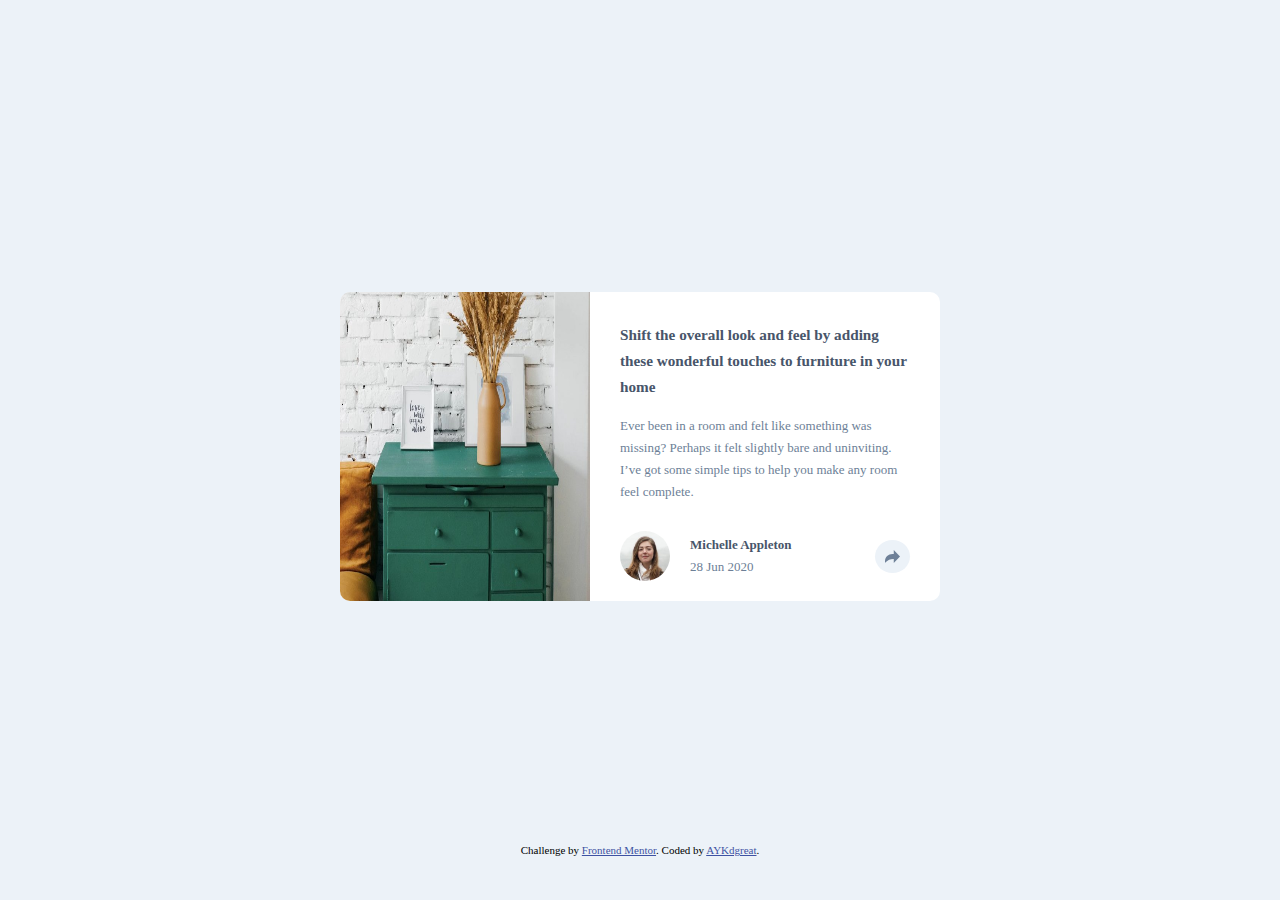
==== project1/index.html @ 05489992 "Initial commit" ====
<!DOCTYPE html>
<html lang="en">
<head>
  <meta charset="UTF-8">
  <meta name="viewport" content="width=device-width, initial-scale=1.0"> <!-- displays site properly based on user's device -->

  <link rel="icon" type="image/png" sizes="32x32" href="./images/favicon-32x32.png">

  <title>Frontend Mentor | Article preview component</title>
  <link rel="stylesheet" href="css/styles.css">

</head>
<body>
  <div class="container">
    <div class="card">
      <div class="card-img">
        <img src="images/drawers.jpg" alt="card-img">
      </div>
      <div class="card-body">
        <div class="card-text">
          
        <h3 class="card-text-header">
          Shift the overall look and feel by adding these wonderful
          touches to furniture in your home
        </h3>
        <p class="card-text-paragraph">
          Ever been in a room and felt like something was missing? Perhaps
          it felt slightly bare and uninviting. I’ve got some simple tips
          to help you make any room feel complete.
        </p>
        </div>
      <div class="card-info show">
        <div class="avatar">
          <img src="images/avatar-michelle.jpg" alt="">
        </div>
        <div class="space-between">
          <div class="vert">
            <span class="card-text-header">
              Michelle Appleton
            </span>
            <span class="card-text-paragraph">
              28 Jun 2020
            </span>
          </div>
          <div class="share mobile">
            <img src="images/icon-share.svg" alt="icon-share">
          </div>
        <div class="share pc">
          <img src="images/icon-share.svg" alt="icon-share">
        </div>
        </div>
      </div>
      <div class="card-info-active">
        <div class="icons">
          <span class="share-text">S  h  a r  e</span>
          <img src="images/icon-facebook.svg" alt="icon-facebook">
          <img src="images/icon-twitter.svg" alt="icon-twitter">
          <img src="images/icon-pinterest.svg" alt="icon-pinterest">
        </div>
        <div class="share share_m">
          <img src="images/icon-share_fff.svg" alt="icon-share">
        </div>
      </div>
      </div>
    </div>
  <div class="attribution">
    Challenge by <a href="https://www.frontendmentor.io?ref=challenge" target="_blank">Frontend Mentor</a>.
    Coded by <a href="http://github.com/aykdgreat">AYKdgreat</a>.
  </div>
  </div>
  <script src="js/script.js" type="text/javascript" charset="utf-8"></script>
</body>
</html>
---- project1/css/styles.css ----
* {
  box-sizing: border-box;
}

body {
  background-color: hsl(210, 46%, 95%);
  font-size: 13px;
  padding: 20px;
  line-height: 1.7;
  overflow: hidden;
}

.container {
  display: flex;
  justify-content: center;
  align-items: center;
  height: 93vh;
  position: relative;
}

.card {
  background-color: #FFF;
  border-radius: 10px;
  max-width: 300px;
}

.card-img {
  height: 200px;
  overflow: hidden;
}

.card-img img {
  width: 100%;
  border-top-right-radius: 10px;
  border-top-left-radius: 10px;
}

.card-text {
  padding: 15px 30px;
}

.card-text-header {
  color: hsl(217, 19%, 35%);
  font-weight: 700;
}

.card-text-paragraph {
  color: hsl(214, 17%, 51%);
  font-weight: 500;
  font-size: 13px;
}

.card-info {
  display: none;
  justify-content: flex-start;
  align-items: center;
  padding: 0 30px 20px;
  gap: 20px;
}

.space-between {
  display: flex;
  justify-content: space-between;
  align-items: center;
  width: 100%;
}

.vert {
  display: flex;
  justify-content: center;
  align-items: flex-start;
  flex-direction: column;

}

.avatar img {
  width: 50px;
  border-radius: 50%;
  vertical-align: middle;
}

.share {
  background-color: hsl(210, 46%, 95%);
  padding: 10px;
  border-radius: 50%;
  display: flex;
  justify-content: center;
  align-items: center;
  cursor: pointer;
}

.share img {
  vertical-align: middle;
}

.card-info-active {
  background-color: hsl(217, 19%, 35%);
  padding: 18.5px 30px;
  color: #fff;
  display: none;
  justify-content: space-between;
  align-items: center;
  border-bottom-right-radius: 10px;
  border-bottom-left-radius: 10px;
}

.icons {
  display: flex;
  justify-content: flex-start;
  align-items: center;
  gap: 20px;
}

.icons img {
  cursor: pointer;
}

.share-text {
  color: hsl(215,17%,51%);
  word-spacing: 5;
  text-transform: uppercase;
  font-weight: 700;
}

.share_m, .share_ {
  background-color: hsl(214, 17%, 51%);
}

.show {
  display: flex;
}

.pc {
  display: none;
}

.attribution {
  font-size: 11px;
  text-align: center;
  position: absolute;
  bottom: 5px;
}

.attribution a {
  color: hsl(228, 45%, 44%);
}

@media (min-width:500px) {
  .card {
    display: grid;
    grid-template-columns: 250px 1fr;
    max-width: 600px;
    position: relative;
  }

  .card-img {
    min-height: 100%;
  }

  .card-img img {
    height: 100%;
    border-top-right-radius: 0;
    border-bottom-left-radius: 10px;
  }

  .card-info-active {
    position: absolute;
    top: 130px;
    right: -75px;
    border-radius: 10px;
  }

  .card-info-active::after {
    content: "";
    position: absolute;
    width: 20px;
    height: 20px;
    bottom: -10px;
    left: 43%;
    transform: rotate(45deg);
    background-color: hsl(217, 19%, 35%);
  }

  .mobile {
    display: none;
  }

  .pc {
    display: flex;
  }

  .share_m {
    position: absolute;
    bottom: -90px;
    left: 40%;
  }
}
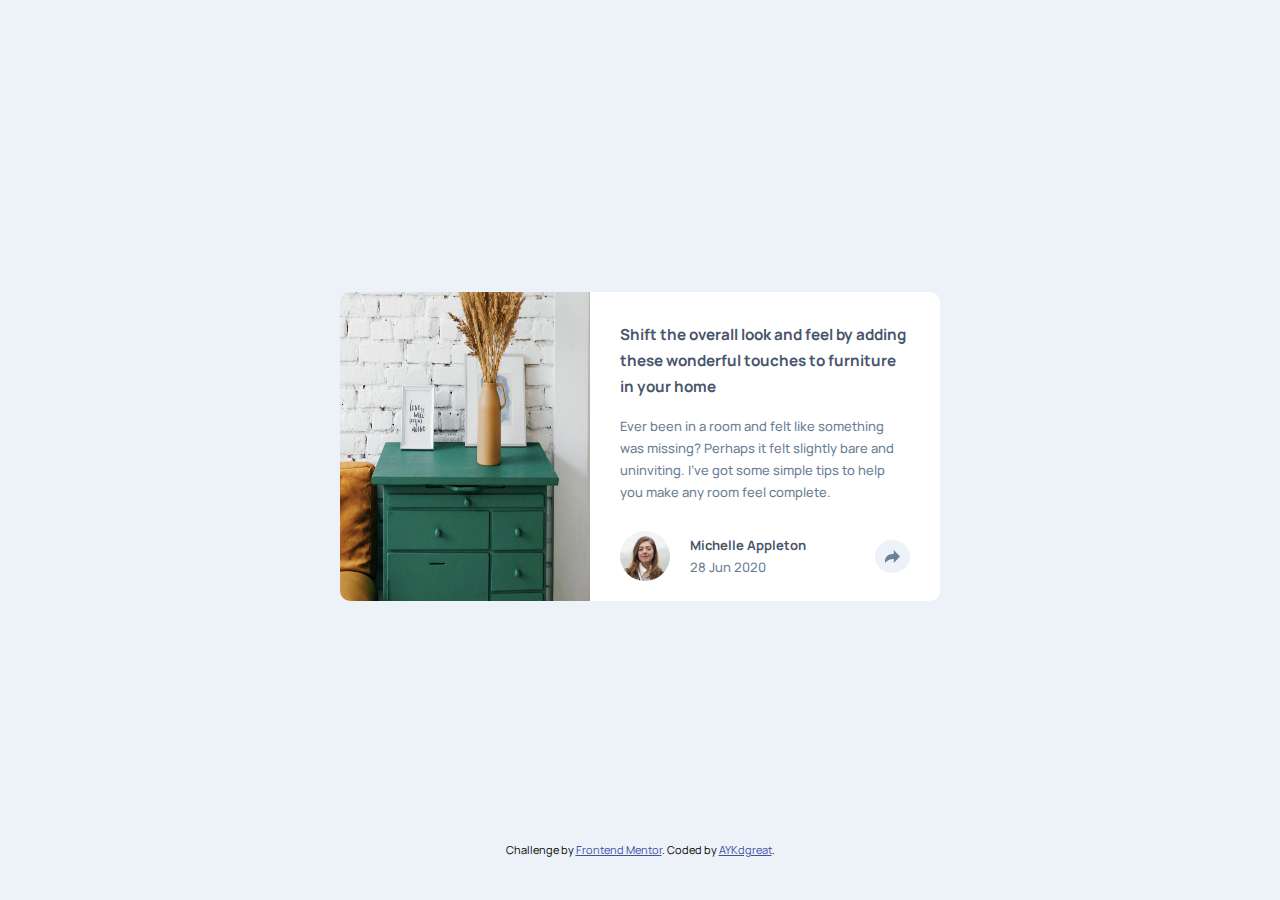
==== commit 2b7826a2: "Second commit" ====
--- a/project1/index.html
+++ b/project1/index.html
@@ -7,7 +7,10 @@
   <link rel="icon" type="image/png" sizes="32x32" href="./images/favicon-32x32.png">
 
   <title>Frontend Mentor | Article preview component</title>
-  <link rel="stylesheet" href="css/styles.css">
+  <link rel="preconnect" href="https://fonts.googleapis.com">
+  <link rel="preconnect" href="https://fonts.gstatic.com" crossorigin>
+  <link href="https://fonts.googleapis.com/css2?family=Manrope:wght@500;700&display=swap" rel="stylesheet">
+  <link rel="stylesheet" href="css/style.css">
 
 </head>
 <body>
@@ -18,55 +21,55 @@
       </div>
       <div class="card-body">
         <div class="card-text">
-          
-        <h3 class="card-text-header">
-          Shift the overall look and feel by adding these wonderful
-          touches to furniture in your home
-        </h3>
-        <p class="card-text-paragraph">
-          Ever been in a room and felt like something was missing? Perhaps
-          it felt slightly bare and uninviting. I’ve got some simple tips
-          to help you make any room feel complete.
-        </p>
+
+          <h3 class="card-text-header">
+            Shift the overall look and feel by adding these wonderful
+            touches to furniture in your home
+          </h3>
+          <p class="card-text-paragraph">
+            Ever been in a room and felt like something was missing? Perhaps
+            it felt slightly bare and uninviting. I’ve got some simple tips
+            to help you make any room feel complete.
+          </p>
         </div>
-      <div class="card-info show">
-        <div class="avatar">
-          <img src="images/avatar-michelle.jpg" alt="">
+        <div class="card-info show">
+          <div class="avatar">
+            <img src="images/avatar-michelle.jpg" alt="">
+          </div>
+          <div class="space-between">
+            <div class="vert">
+              <span class="card-text-header">
+                Michelle Appleton
+              </span>
+              <span class="card-text-paragraph">
+                28 Jun 2020
+              </span>
+            </div>
+            <div class="share mobile">
+              <img src="images/icon-share.svg" alt="icon-share">
+            </div>
+            <div class="share pc">
+              <img src="images/icon-share.svg" alt="icon-share">
+            </div>
+          </div>
         </div>
-        <div class="space-between">
-          <div class="vert">
-            <span class="card-text-header">
-              Michelle Appleton
-            </span>
-            <span class="card-text-paragraph">
-              28 Jun 2020
-            </span>
+        <div class="card-info-active">
+          <div class="icons">
+            <span class="share-text">S  h  a r  e</span>
+            <img src="images/icon-facebook.svg" alt="icon-facebook">
+            <img src="images/icon-twitter.svg" alt="icon-twitter">
+            <img src="images/icon-pinterest.svg" alt="icon-pinterest">
           </div>
-          <div class="share mobile">
-            <img src="images/icon-share.svg" alt="icon-share">
+          <div class="share share_m">
+            <img src="images/icon-share_fff.svg" alt="icon-share">
           </div>
-        <div class="share pc">
-          <img src="images/icon-share.svg" alt="icon-share">
-        </div>
         </div>
       </div>
-      <div class="card-info-active">
-        <div class="icons">
-          <span class="share-text">S  h  a r  e</span>
-          <img src="images/icon-facebook.svg" alt="icon-facebook">
-          <img src="images/icon-twitter.svg" alt="icon-twitter">
-          <img src="images/icon-pinterest.svg" alt="icon-pinterest">
-        </div>
-        <div class="share share_m">
-          <img src="images/icon-share_fff.svg" alt="icon-share">
-        </div>
-      </div>
-      </div>
     </div>
-  <div class="attribution">
-    Challenge by <a href="https://www.frontendmentor.io?ref=challenge" target="_blank">Frontend Mentor</a>.
-    Coded by <a href="http://github.com/aykdgreat">AYKdgreat</a>.
-  </div>
+    <div class="attribution">
+      Challenge by <a href="https://www.frontendmentor.io?ref=challenge" target="_blank">Frontend Mentor</a>.
+      Coded by <a href="http://github.com/aykdgreat">AYKdgreat</a>.
+    </div>
   </div>
   <script src="js/script.js" type="text/javascript" charset="utf-8"></script>
 </body>
--- a/project1/css/style.css
+++ b/project1/css/style.css
@@ -0,0 +1,198 @@
+* {
+  box-sizing: border-box;
+}
+
+body {
+  background-color: hsl(210, 46%, 95%);
+  font-size: 13px;
+  padding: 20px;
+  line-height: 1.7;
+  overflow: hidden;
+  font-family: "Manrope", sans-serif;
+}
+
+.container {
+  display: flex;
+  justify-content: center;
+  align-items: center;
+  height: 93vh;
+  position: relative;
+}
+
+.card {
+  background-color: #FFF;
+  border-radius: 10px;
+  max-width: 350px;
+}
+
+.card-img {
+  height: 200px;
+  overflow: hidden;
+}
+
+.card-img img {
+  width: 100%;
+  border-top-right-radius: 10px;
+  border-top-left-radius: 10px;
+}
+
+.card-text {
+  padding: 15px 30px;
+}
+
+.card-text-header {
+  color: hsl(217, 19%, 35%);
+  font-weight: 700;
+}
+
+.card-text-paragraph {
+  color: hsl(214, 17%, 51%);
+  font-weight: 500;
+  font-size: 13px;
+}
+
+.card-info {
+  display: none;
+  justify-content: flex-start;
+  align-items: center;
+  padding: 0 30px 20px;
+  gap: 20px;
+}
+
+.space-between {
+  display: flex;
+  justify-content: space-between;
+  align-items: center;
+  width: 100%;
+}
+
+.vert {
+  display: flex;
+  justify-content: center;
+  align-items: flex-start;
+  flex-direction: column;
+
+}
+
+.avatar img {
+  width: 50px;
+  border-radius: 50%;
+  vertical-align: middle;
+}
+
+.share {
+  background-color: hsl(210, 46%, 95%);
+  padding: 10px;
+  border-radius: 50%;
+  display: flex;
+  justify-content: center;
+  align-items: center;
+  cursor: pointer;
+}
+
+.share img {
+  vertical-align: middle;
+}
+
+.card-info-active {
+  background-color: hsl(217, 19%, 35%);
+  padding: 18.5px 30px;
+  color: #fff;
+  display: none;
+  justify-content: space-between;
+  align-items: center;
+  border-bottom-right-radius: 10px;
+  border-bottom-left-radius: 10px;
+}
+
+.icons {
+  display: flex;
+  justify-content: flex-start;
+  align-items: center;
+  gap: 20px;
+}
+
+.icons img {
+  cursor: pointer;
+}
+
+.share-text {
+  color: hsl(215,17%,51%);
+  word-spacing: 5;
+  text-transform: uppercase;
+  font-weight: 700;
+}
+
+.share_m, .share_ {
+  background-color: hsl(214, 17%, 51%);
+}
+
+.show {
+  display: flex;
+}
+
+.pc {
+  display: none;
+}
+
+.attribution {
+  font-size: 11px;
+  text-align: center;
+  position: absolute;
+  bottom: 5px;
+}
+
+.attribution a {
+  color: hsl(228, 45%, 44%);
+}
+
+@media (min-width:500px) {
+  .card {
+    display: grid;
+    grid-template-columns: 250px 1fr;
+    max-width: 600px;
+    position: relative;
+  }
+
+  .card-img {
+    min-height: 100%;
+  }
+
+  .card-img img {
+    height: 100%;
+    border-top-right-radius: 0;
+    border-bottom-left-radius: 10px;
+  }
+
+  .card-info-active {
+    position: absolute;
+    top: 130px;
+    right: -75px;
+    border-radius: 10px;
+  }
+
+  .card-info-active::after {
+    content: "";
+    position: absolute;
+    width: 20px;
+    height: 20px;
+    bottom: -10px;
+    left: 43%;
+    transform: rotate(45deg);
+    background-color: hsl(217, 19%, 35%);
+  }
+
+  .mobile {
+    display: none;
+  }
+
+  .pc {
+    display: flex;
+  }
+
+  .share_m {
+    position: absolute;
+    bottom: -90px;
+    left: 40%;
+  }
+}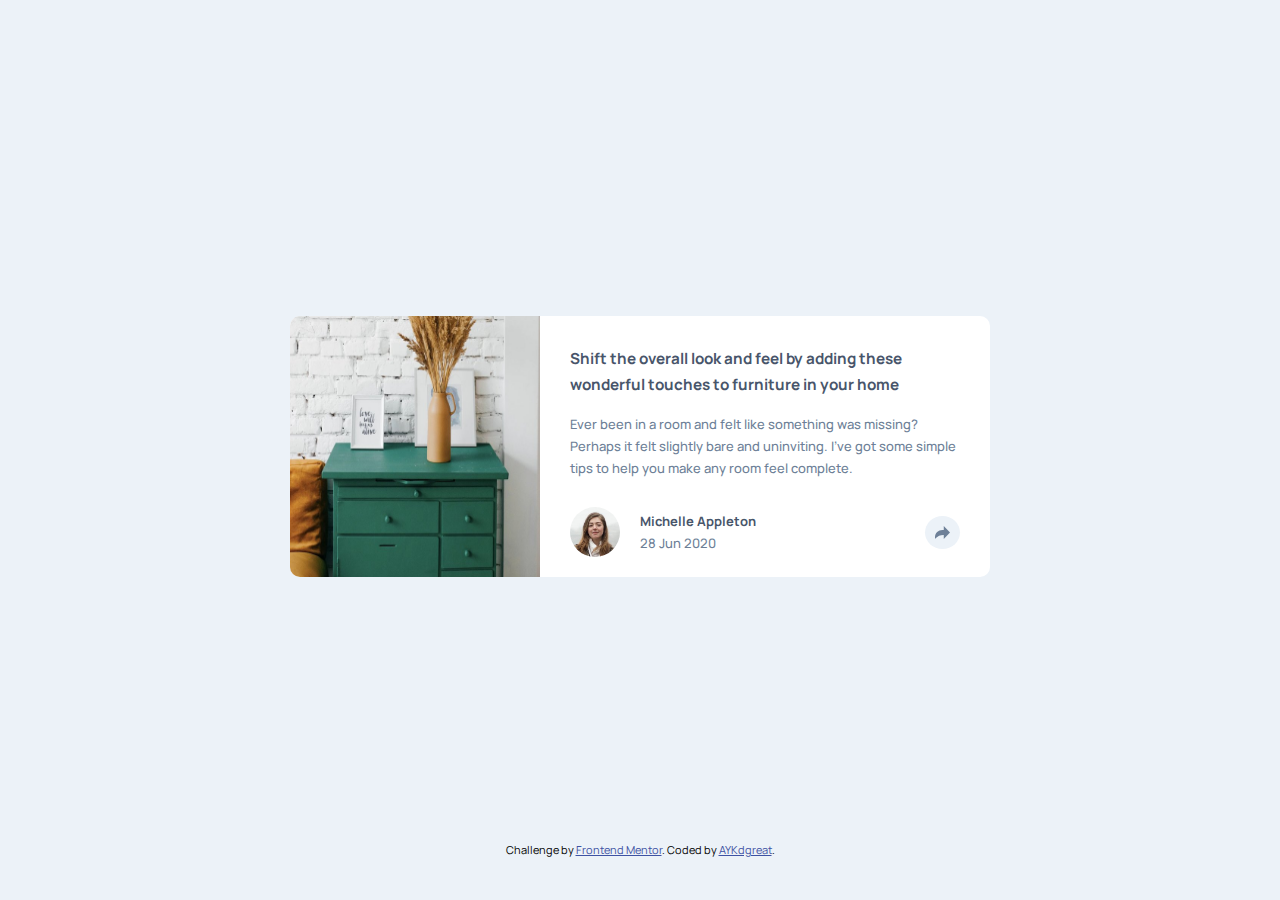
==== commit 3de81eee: "Updated project1 readme" ====
--- a/project1/index.html
+++ b/project1/index.html
@@ -14,63 +14,68 @@
 
 </head>
 <body>
-  <div class="container">
-    <div class="card">
-      <div class="card-img">
-        <img src="images/drawers.jpg" alt="card-img">
-      </div>
-      <div class="card-body">
-        <div class="card-text">
-
-          <h3 class="card-text-header">
-            Shift the overall look and feel by adding these wonderful
-            touches to furniture in your home
-          </h3>
-          <p class="card-text-paragraph">
-            Ever been in a room and felt like something was missing? Perhaps
-            it felt slightly bare and uninviting. I’ve got some simple tips
-            to help you make any room feel complete.
-          </p>
+  <main>
+    <div class="container">
+      <div class="card">
+        <div class="card-img">
+          <img src="images/drawers.jpg" alt="card-img">
         </div>
-        <div class="card-info show">
-          <div class="avatar">
-            <img src="images/avatar-michelle.jpg" alt="">
+        
+        <div class="card-body">
+          <div class="card-text">
+            <h3 class="card-text-header">
+              Shift the overall look and feel by adding these wonderful
+              touches to furniture in your home
+            </h3>
+            <p class="card-text-paragraph">
+              Ever been in a room and felt like something was missing? Perhaps
+              it felt slightly bare and uninviting. I’ve got some simple tips
+              to help you make any room feel complete.
+            </p>
           </div>
-          <div class="space-between">
-            <div class="vert">
-              <span class="card-text-header">
-                Michelle Appleton
-              </span>
-              <span class="card-text-paragraph">
-                28 Jun 2020
-              </span>
+          
+          <div class="card-info show">
+            <div class="avatar">
+              <img src="images/avatar-michelle.jpg" alt="">
             </div>
-            <div class="share mobile">
-              <img src="images/icon-share.svg" alt="icon-share">
+            <div class="space-between">
+              <div class="vert">
+                <span class="card-text-header">
+                  Michelle Appleton
+                </span>
+                <span class="card-text-paragraph">
+                  28 Jun 2020
+                </span>
+              </div>
+              <div class="share mobile">
+                <img src="images/icon-share.svg" alt="icon-share">
+              </div>
+              <div class="share pc">
+                <img src="images/icon-share.svg" alt="icon-share">
+              </div>
             </div>
-            <div class="share pc">
-              <img src="images/icon-share.svg" alt="icon-share">
+          </div>
+          
+          <div class="card-info-active">
+            <div class="icons">
+              <span class="share-text">S  h  a r  e</span>
+              <img src="images/icon-facebook.svg" alt="icon-facebook">
+              <img src="images/icon-twitter.svg" alt="icon-twitter">
+              <img src="images/icon-pinterest.svg" alt="icon-pinterest">
+            </div>
+            <div class="share share_m">
+              <img src="images/icon-share_fff.svg" alt="icon-share">
             </div>
           </div>
         </div>
-        <div class="card-info-active">
-          <div class="icons">
-            <span class="share-text">S  h  a r  e</span>
-            <img src="images/icon-facebook.svg" alt="icon-facebook">
-            <img src="images/icon-twitter.svg" alt="icon-twitter">
-            <img src="images/icon-pinterest.svg" alt="icon-pinterest">
-          </div>
-          <div class="share share_m">
-            <img src="images/icon-share_fff.svg" alt="icon-share">
-          </div>
-        </div>
+      </div>
+      
+      <div class="attribution">
+        Challenge by <a href="https://www.frontendmentor.io?ref=challenge" target="_blank">Frontend Mentor</a>.
+        Coded by <a href="http://github.com/aykdgreat">AYKdgreat</a>.
       </div>
     </div>
-    <div class="attribution">
-      Challenge by <a href="https://www.frontendmentor.io?ref=challenge" target="_blank">Frontend Mentor</a>.
-      Coded by <a href="http://github.com/aykdgreat">AYKdgreat</a>.
-    </div>
-  </div>
+  </main>
   <script src="js/script.js" type="text/javascript" charset="utf-8"></script>
 </body>
 </html>--- a/project1/css/style.css
+++ b/project1/css/style.css
@@ -150,7 +150,7 @@
   .card {
     display: grid;
     grid-template-columns: 250px 1fr;
-    max-width: 600px;
+    max-width: 700px;
     position: relative;
   }
 
